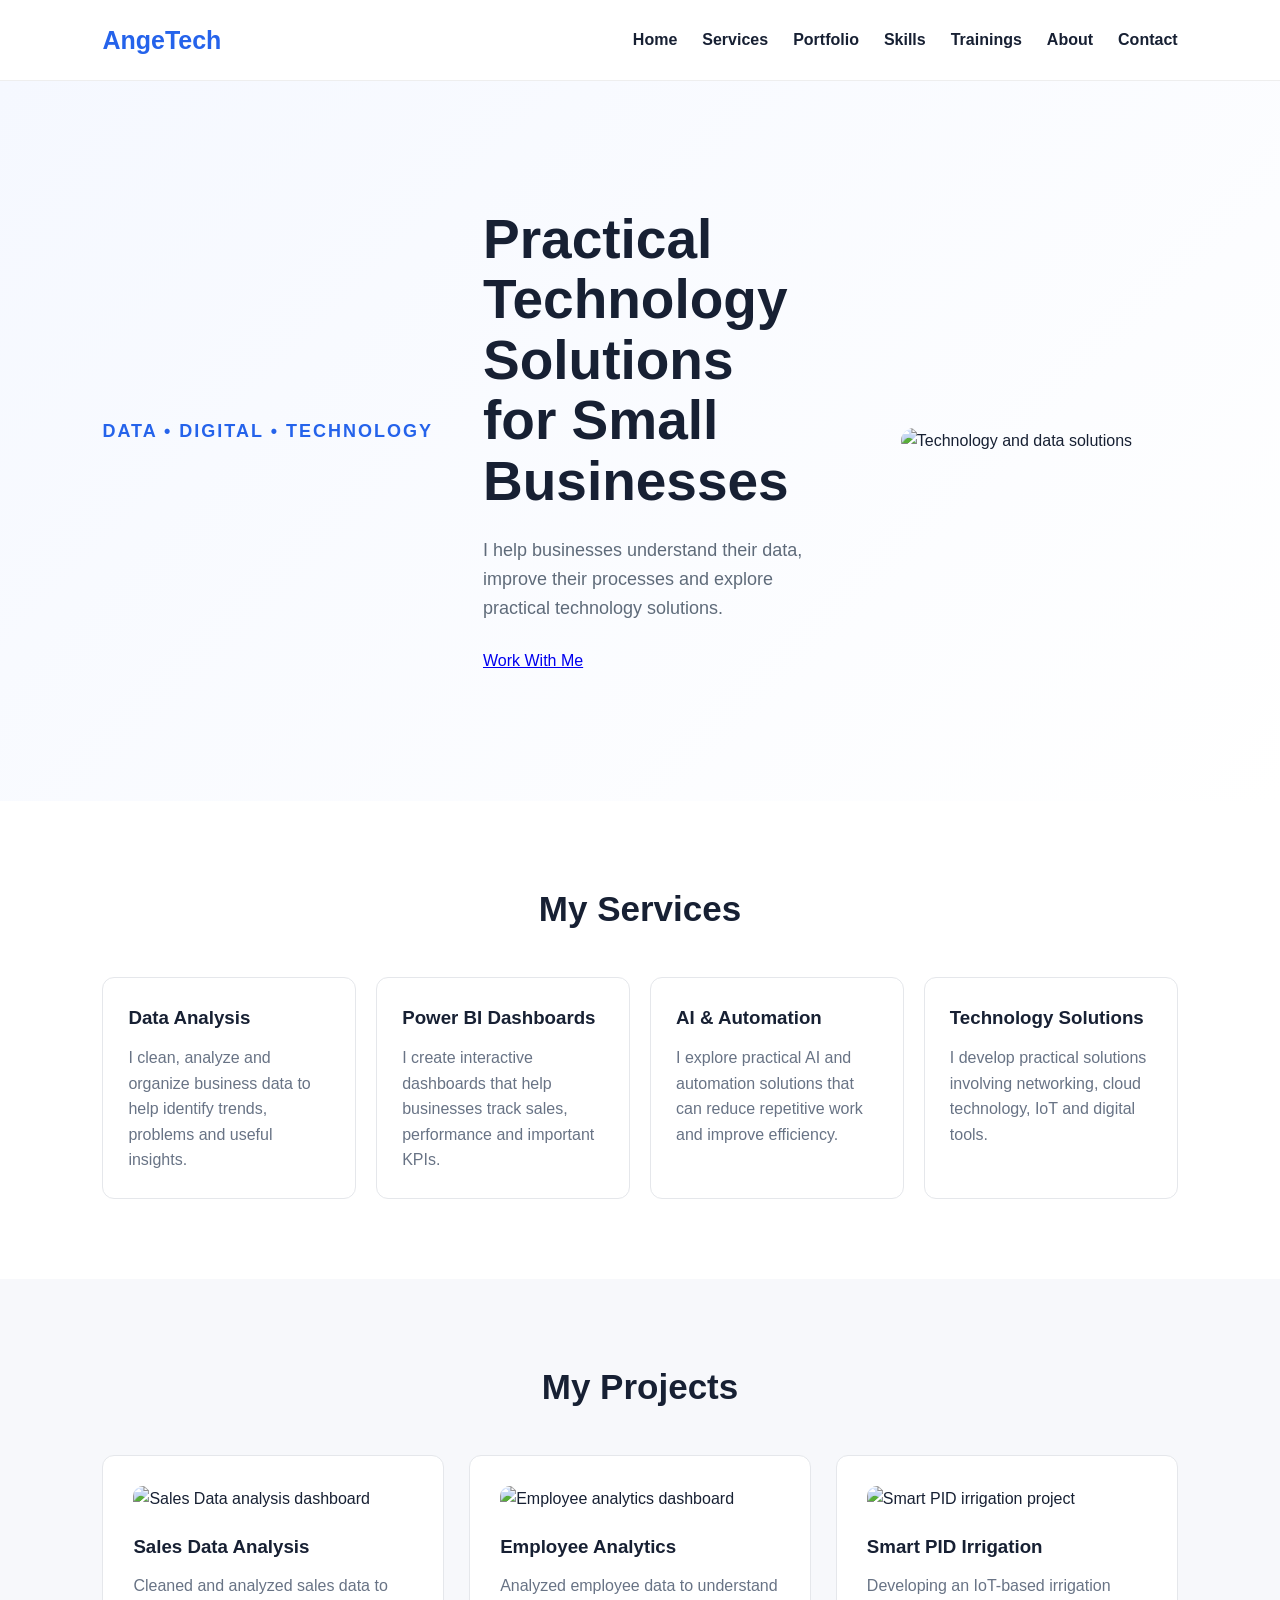
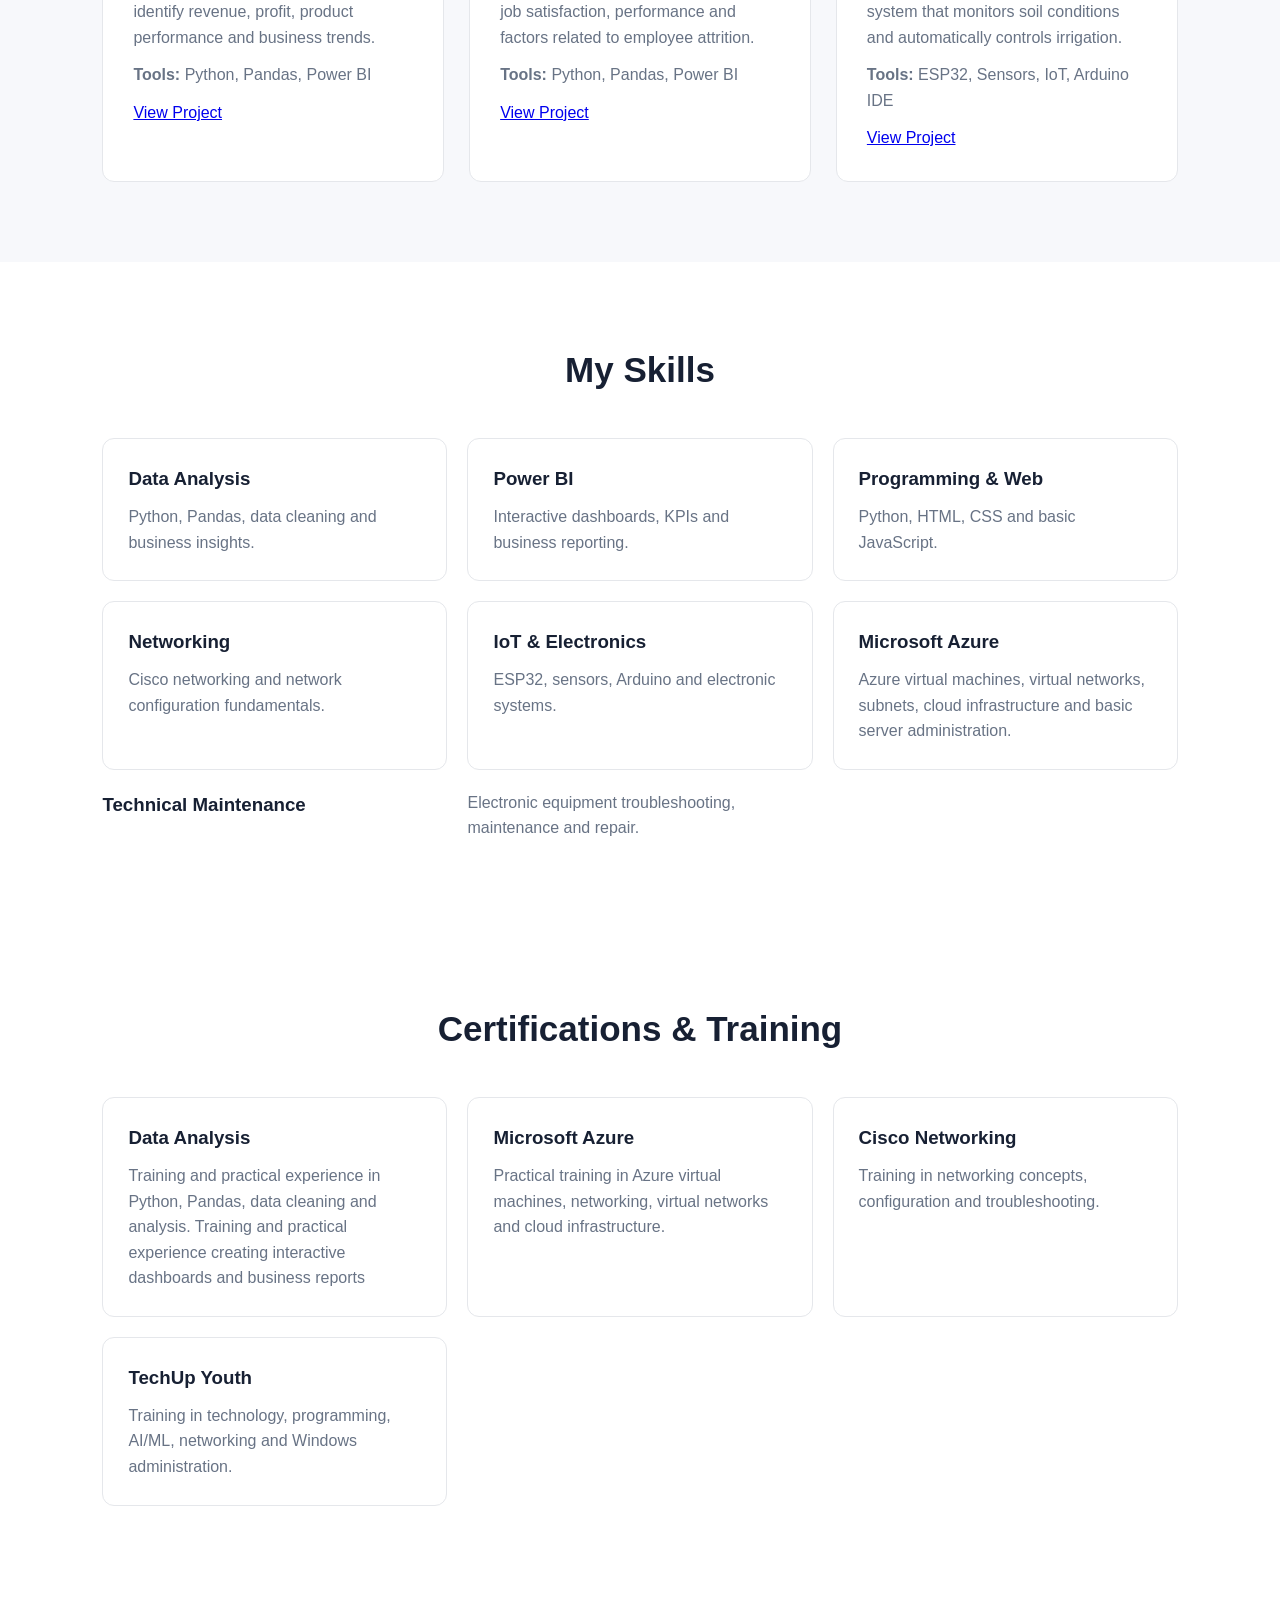
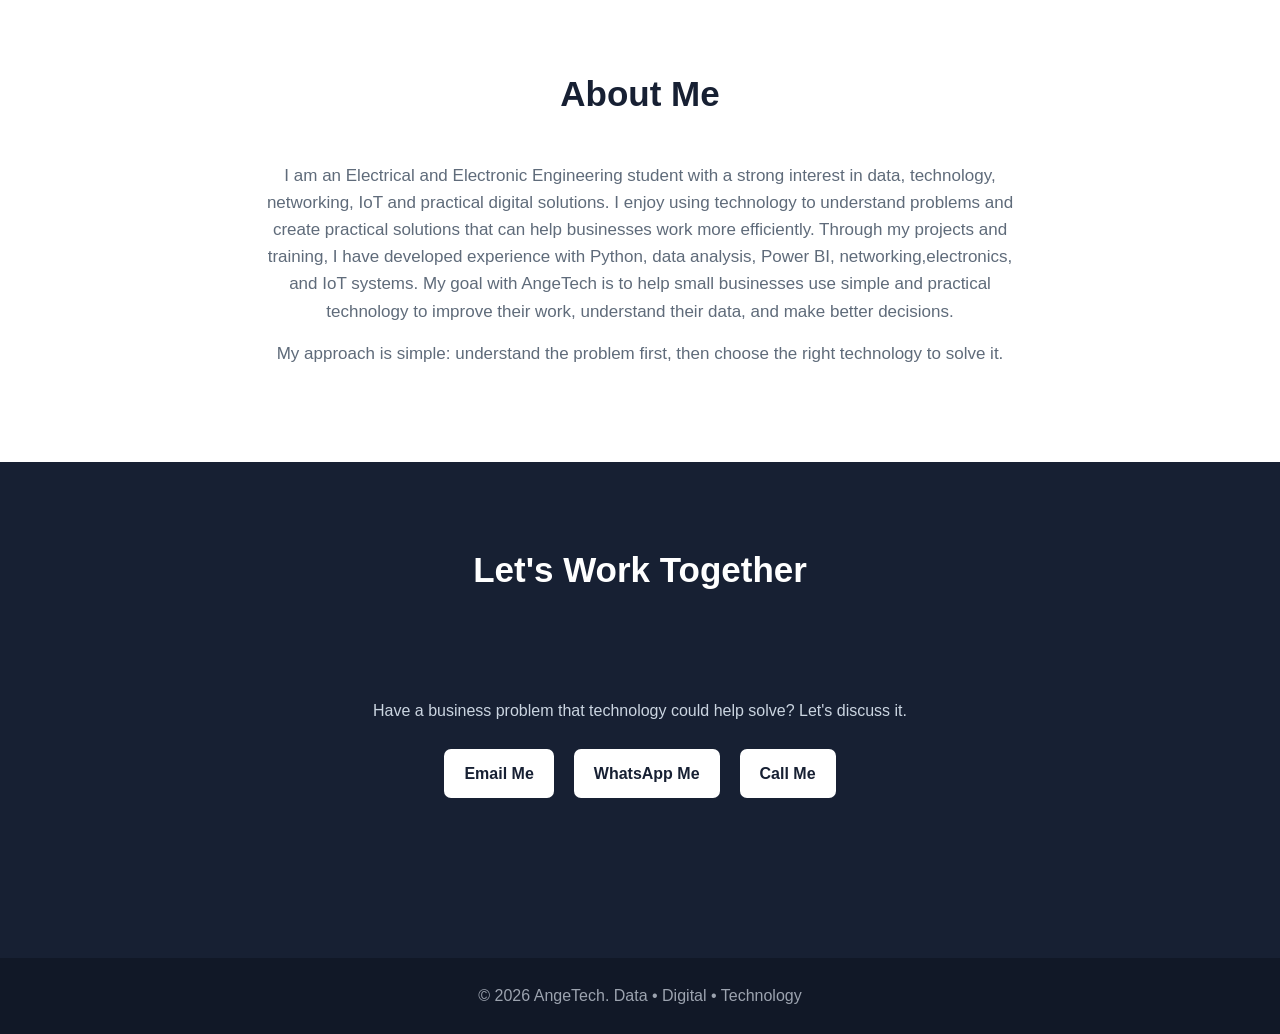
==== index.html @ 04780192 "main branch" ====
<!DOCTYPE html>
<html lang="en">
<head>
    <meta charset="UTF-8">
    <meta name="viewport" content="width=device-width, initial-scale=1.0">

    <title>AngeTech | Data & Technology Solutions</title>

    <link rel="stylesheet" href="style.css">
</head>

<body>

    <header>
        <h2>AngeTech</h2>

        <nav>
            <a href="#home">Home</a>
            <a href="#services">Services</a>
            <a href="#portfolio">Portfolio</a>
            <a href="#skills">Skills</a>
            <a href="#trainings">Trainings</a>
            <a href="#about">About</a>
            <a href="#contact">Contact</a>
        </nav>
    </header>

    <section id="home" class="hero">

        <p>DATA • DIGITAL • TECHNOLOGY</p>

        <div class="hero-text">
            <h1>
                Practical Technology Solutions
                for Small Businesses
            </h1>

            <p>
                I help businesses understand their data,
                improve their processes and explore practical
                technology solutions.
            </p>

            <a href="#contact" class="buttons">Work With Me</a>
            </div>
            <div class="hero-image">
                <img src="images/portfolio.png" alt="Technology and data solutions">
            </div>

    </section>
        <section id="services">
            <h2>My Services</h2>

    <div class="services">
       <div>
           <h3> Data Analysis</h3>
   <p>
    I clean, analyze and organize business data to help
     identify trends, problems and useful insights.
  </p>
         </div>
  <div>
   <h3> Power BI Dashboards</h3>
    <p>
    I create interactive dashboards that help businesses
    track sales, performance and important KPIs.
  </p>
</div>

<div>
<h3> AI & Automation</h3>
   <p>
    I explore practical AI and automation solutions that
    can reduce repetitive work and improve efficiency.
   </p>
  </div>

   <div>
 <h3> Technology Solutions</h3>
     <p>
    I develop practical solutions involving networking,
    cloud technology, IoT and digital tools.
    </p>
    </div>

    </div>
        </section>


    <section id="portfolio">
        <h2>My Projects</h2>

        <div class="projects">

            <div>
              <img src="images/analytics.png"
                    alt="Sales Data analysis dashboard">
                <h3> Sales Data Analysis</h3>
                <p>
                    Cleaned and analyzed sales data to identify revenue,
                    profit, product performance and business trends.
                </p>
                <p><strong>Tools:</strong> Python, Pandas, Power BI</p>
                <a href="salesanalysis.html" class="projects-button">
                    View Project
                </a>
            </div>

            <div>
                <img src="images/employee analytic.png"
                     alt="Employee analytics dashboard">
                <h3> Employee Analytics</h3>
                <p>
                    Analyzed employee data to understand job satisfaction,
                    performance and factors related to employee attrition.
                </p>
                <p><strong>Tools:</strong> Python, Pandas, Power BI</p>
                <a href="employee analytical.html" class="projects-button">
                    View Project
                </a>
            </div>

            <div>
                <img src="images/smart irrigation.png"
                     alt="Smart PID irrigation project">
                <h3> Smart PID Irrigation</h3>
                <p>
                    Developing an IoT-based irrigation system that monitors
                    soil conditions and automatically controls irrigation.
                </p>
                <p><strong>Tools:</strong> ESP32, Sensors, IoT, Arduino IDE</p>
                <a href="smart irrigation.html" class="projects-button">
                    View Project
                </a>
            </div>
        </div>
    </section>

    <section id="skills">
        <h2>My Skills</h2>

        <div class="skills">
            <div>
                <h3> Data Analysis</h3>
                <p>Python, Pandas, data cleaning and business insights.</p>
            </div>
            <div>
                <h3> Power BI</h3>
                <p>Interactive dashboards, KPIs and business reporting.</p>
            </div>

            <div>
                <h3> Programming & Web</h3>
                <p>Python, HTML, CSS and basic JavaScript.</p>
            </div>

            <div>
                <h3> Networking</h3>
                <p>Cisco networking and network configuration fundamentals.</p>
            </div>

            <div>
                <h3> IoT & Electronics</h3>
                <p>ESP32, sensors, Arduino and electronic systems.</p>
            </div>

            <div>

                <h3> Microsoft Azure</h3>
                <p>
                    Azure virtual machines, virtual networks, subnets,
                    cloud infrastructure and basic server administration.
                </p>
            </div>
            <h3> Technical Maintenance</h3>
            <p>Electronic equipment troubleshooting, maintenance and repair.</p>
        </div>
    </section>

    <section id="trainings">
        <h2>Certifications & Training</h2>

        <div class="trainings">

            <div>
                <h3> Data Analysis</h3>
                <p>
                    Training and practical experience in Python, Pandas, data cleaning and analysis.
                    Training and practical experience creating interactive dashboards and business reports
                </p>
            </div>

            <div>
                <h3> Microsoft Azure</h3>
                <p>Practical training in Azure virtual machines, networking, virtual networks and cloud infrastructure.</p>
            </div>

            <div>
                <h3> Cisco Networking</h3>
                <p>Training in networking concepts, configuration and troubleshooting.</p>
            </div>

            <div>
                <h3> TechUp Youth</h3>
                <p>Training in technology, programming, AI/ML, networking and Windows administration.</p>
            </div>

        </div>
    </section>

    <section id="about">

        <h2>About Me</h2>

        <p>
            I am an Electrical and Electronic Engineering student with a strong
            interest in data, technology, networking, IoT and
            practical digital solutions. I enjoy using technology to understand problems and
            create practical solutions that can help businesses work more efficiently.
            Through my projects and training, I have developed experience with Python,
            data analysis, Power BI, networking,electronics, and IoT systems.
            My goal with AngeTech is to help small businesses use simple and practical
            technology to improve their work, understand their data, and make better decisions.
        </p>

        <p>
            My approach is simple: understand the problem first,
            then choose the right technology to solve it.
        </p>

    </section>


    <section id="contact">

        <h2>Let's Work Together</h2>
        <section id="contact">

            <p>
                Have a business problem that technology could help solve?
                Let's discuss it.
            </p>

            <div class="contact-details">

                <a href="mailto:usanaseangechristella@gmail.com">
                     Email Me
                </a>

                <a href="https://wa.me/250786888687" target="_blank">
                     WhatsApp Me
                </a>

                <a href="tel:+250791961365">
                     Call Me
                </a>

            </div>
        </section>

    </section>

    <footer>

        <p>
            © 2026 AngeTech. Data • Digital • Technology
        </p>

    </footer>


</body>
</html>
---- style.css ----
/* ===== GENERAL ===== */

* {
    box-sizing: border-box;
    margin: 0;
    padding: 0;
}

html {
    scroll-behavior: smooth;
}

body {
    font-family: Arial, sans-serif;
    color: #172033;
    background-color: white;
    line-height: 1.6;
}


/* ===== HEADER ===== */

header {
    display: flex;
    justify-content: space-between;
    align-items: center;
    padding: 20px 8%;
    background-color: white;
    border-bottom: 1px solid #eeeeee;
    position: sticky;
    top: 0;
    z-index: 1000;
}

    header h2 {
        font-size: 25px;
        color: #2563eb;
    }

nav {
    display: flex;
    gap: 25px;
}

    nav a {
        text-decoration: none;
        color: #172033;
        font-weight: bold;
    }

        nav a:hover {
            color: #2563eb;
        }


/* ===== HOME ===== */

.hero {
    min-height: 80vh;
    display: flex;
    align-items: center;
    padding: 80px 8%;
    background: linear-gradient(135deg, #f5f8ff, #ffffff);
}

    .hero div {
        max-width: 750px;
    }

    .hero p:first-child {
        color: #2563eb;
        font-weight: bold;
        letter-spacing: 2px;
        margin-bottom: 20px;
    }

    .hero h1 {
        font-size: 55px;
        line-height: 1.1;
        margin-bottom: 25px;
    }

    .hero p {
        font-size: 18px;
        color: #5f6b7a;
        margin-bottom: 25px;
    }


/* ===== BUTTON ===== */

button {
    background-color: #2563eb;
    color: white;
    border: none;
    padding: 13px 24px;
    border-radius: 7px;
    font-size: 16px;
    font-weight: bold;
    cursor: pointer;
}

    button:hover {
        background-color: #1d4ed8;
    }


/* ===== SECTIONS ===== */

section:not(.hero) {
    padding: 80px 8%;
}

section h2 {
    text-align: center;
    font-size: 35px;
    margin-bottom: 40px;
}


/* ===== SERVICES ===== */

.services {
    display: grid;
    grid-template-columns: repeat(4, 1fr);
    gap: 20px;
}

    .services div {
        padding: 25px;
        border: 1px solid #e5e7eb;
        border-radius: 12px;
        background-color: white;
        transition: 0.3s;
    }

        .services div:hover {
            transform: translateY(-5px);
            box-shadow: 0 10px 30px rgba(0,0,0,0.08);
        }

    .services h3 {
        margin-bottom: 12px;
    }

    .services p {
        color: #687385;
    }


/* ===== PORTFOLIO ===== */

#portfolio {
    background-color: #f7f8fb;
}

.projects {
    display: grid;
    grid-template-columns: repeat(3, 1fr);
    gap: 25px;
}

    .projects div {
        background-color: white;
        padding: 30px;
        border-radius: 12px;
        border: 1px solid #e5e7eb;
    }

    .projects h3 {
        margin-bottom: 12px;
    }

    .projects p {
        color: #687385;
    }


/* ===== ABOUT ===== */

#about {
    max-width: 1000px;
    margin: auto;
}

    #about p {
        max-width: 750px;
        margin: 15px auto;
        text-align: center;
        color: #5f6b7a;
        font-size: 17px;
    }


/* ===== CONTACT ===== */

#contact {
    background-color: #172033;
    color: white;
    text-align: center;
}

    #contact h2 {
        margin-bottom: 20px;
    }

    #contact p {
        color: #cbd5e1;
        margin-bottom: 25px;
    }


/* ===== FOOTER ===== */

footer {
    background-color: #111827;
    color: #9ca3af;
    text-align: center;
    padding: 25px;
}


/* ===== MOBILE ===== */

@media (max-width: 900px) {

    .services {
        grid-template-columns: repeat(2, 1fr);
    }

    .projects {
        grid-template-columns: 1fr;
    }

    .hero h1 {
        font-size: 42px;
    }
}

@media (max-width: 600px) {

    header {
        flex-direction: column;
        gap: 15px;
    }

    nav {
        gap: 12px;
        flex-wrap: wrap;
        justify-content: center;
    }

    .services {
        grid-template-columns: 1fr;
    }

    .hero {
        min-height: 70vh;
        padding: 60px 8%;
    }

        .hero h1 {
            font-size: 36px;
        }

    section:not(.hero) {
        padding: 60px 8%;
    }
}
.button {
    display: inline-block;
    background-color: #2563eb;
    color: white;
    text-decoration: none;
    padding: 13px 24px;
    border-radius: 7px;
    font-size: 16px;
    font-weight: bold;
    cursor: pointer;
}

    .button:hover {
        background-color: #1d4ed8;
    }
.contact-link {
    display: inline-block;
    color: white;
    text-decoration: none;
    font-weight: bold;
    margin-top: 10px;
}

    .contact-link:hover {
        text-decoration: underline;
    }
.projects div {
    transition: 0.3s;
}

    .projects div:hover {
        transform: translateY(-5px);
        box-shadow: 0 10px 30px rgba(0,0,0,0.08);
    }

.projects p {
    margin-bottom: 12px;
}
.skills {
    display: grid;
    grid-template-columns: repeat(3, 1fr);
    gap: 20px;
}

    .skills div {
        padding: 25px;
        border: 1px solid #e5e7eb;
        border-radius: 12px;
        background-color: white;
        transition: 0.3s;
    }

        .skills div:hover {
            transform: translateY(-5px);
            box-shadow: 0 10px 30px rgba(0,0,0,0.08);
        }

    .skills h3 {
        margin-bottom: 10px;
    }

    .skills p {
        color: #687385;
    }

@media (max-width: 900px) {
    .skills {
        grid-template-columns: repeat(2, 1fr);
    }
}

@media (max-width: 600px) {
    .skills {
        grid-template-columns: 1fr;
    }
}
.trainings {
    display: grid;
    grid-template-columns: repeat(3, 1fr);
    gap: 20px;
}

    .trainings div {
        padding: 25px;
        border: 1px solid #e5e7eb;
        border-radius: 12px;
        background-color: white;
        transition: 0.3s;
    }

        .trainings div:hover {
            transform: translateY(-5px);
            box-shadow: 0 10px 30px rgba(0,0,0,0.08);
        }

    .trainings h3 {
        margin-bottom: 10px;
    }

    .trainings p {
        color: #687385;
    }

@media (max-width: 900px) {
    .trainings {
        grid-template-columns: repeat(2, 1fr);
    }
}

@media (max-width: 600px) {
    .trainings {
        grid-template-columns: 1fr;
    }
}
.project-button {
    display: inline-block;
    margin-top: 10px;
    padding: 10px 18px;
    background-color: #2563eb;
    color: white;
    text-decoration: none;
    border-radius: 7px;
    font-weight: bold;
}

    .project-button:hover {
        background-color: #1d4ed8;
    }
/* ===== PROJECT PAGE ===== */

.project-page {
    max-width: 1000px;
    margin: auto;
    padding: 80px 8%;
}

    .project-page h1 {
        font-size: 45px;
        text-align: center;
        margin-bottom: 20px;
    }

.project-intro {
    text-align: center;
    color: #687385;
    font-size: 18px;
    max-width: 750px;
    margin: 0 auto 50px;
}

.project-info {
    display: grid;
    grid-template-columns: 1fr 1fr;
    gap: 25px;
    margin-bottom: 40px;
}

    .project-info div {
        padding: 25px;
        background-color: #f7f8fb;
        border-radius: 12px;
    }

    .project-info h2,
    .project-section h2 {
        margin-bottom: 15px;
    }

    .project-info p,
    .project-section p {
        color: #5f6b7a;
    }

.project-section {
    margin-bottom: 40px;
}

    .project-section ul {
        padding-left: 25px;
        color: #5f6b7a;
    }

    .project-section li {
        margin-bottom: 10px;
    }

@media (max-width: 700px) {
    .project-info {
        grid-template-columns: 1fr;
    }

    .project-page h1 {
        font-size: 36px;
    }
}
.contact-details {
    display: flex;
    justify-content: center;
    gap: 20px;
    flex-wrap: wrap;
    margin-top: 25px;
}

    .contact-details a {
        display: inline-block;
        padding: 12px 20px;
        background-color: white;
        color: #172033;
        text-decoration: none;
        border-radius: 7px;
        font-weight: bold;
    }

        .contact-details a:hover {
            background-color: #e5e7eb;
        }
/* ===== PROJECT IMAGE ===== */
.hero {
    display: flex;
    align-items: center;
    justify-content: space-between;
    gap: 50px;
}

.hero-text {
    flex: 1;
}

.hero-image {
    flex: 1;
    text-align: center;
}

    .hero-image img {
        width: 100%;
        max-width: 500px;
        border-radius: 15px;
    }

.projects img {
    width: 100%;
    height: 200px;
    object-fit: cover;
    border-radius: 10px;
    margin-bottom: 20px;
}

@media (max-width: 700px) {
    .hero {
        flex-direction: column;
    }

    .hero-image {
        width: 100%;
    }
}
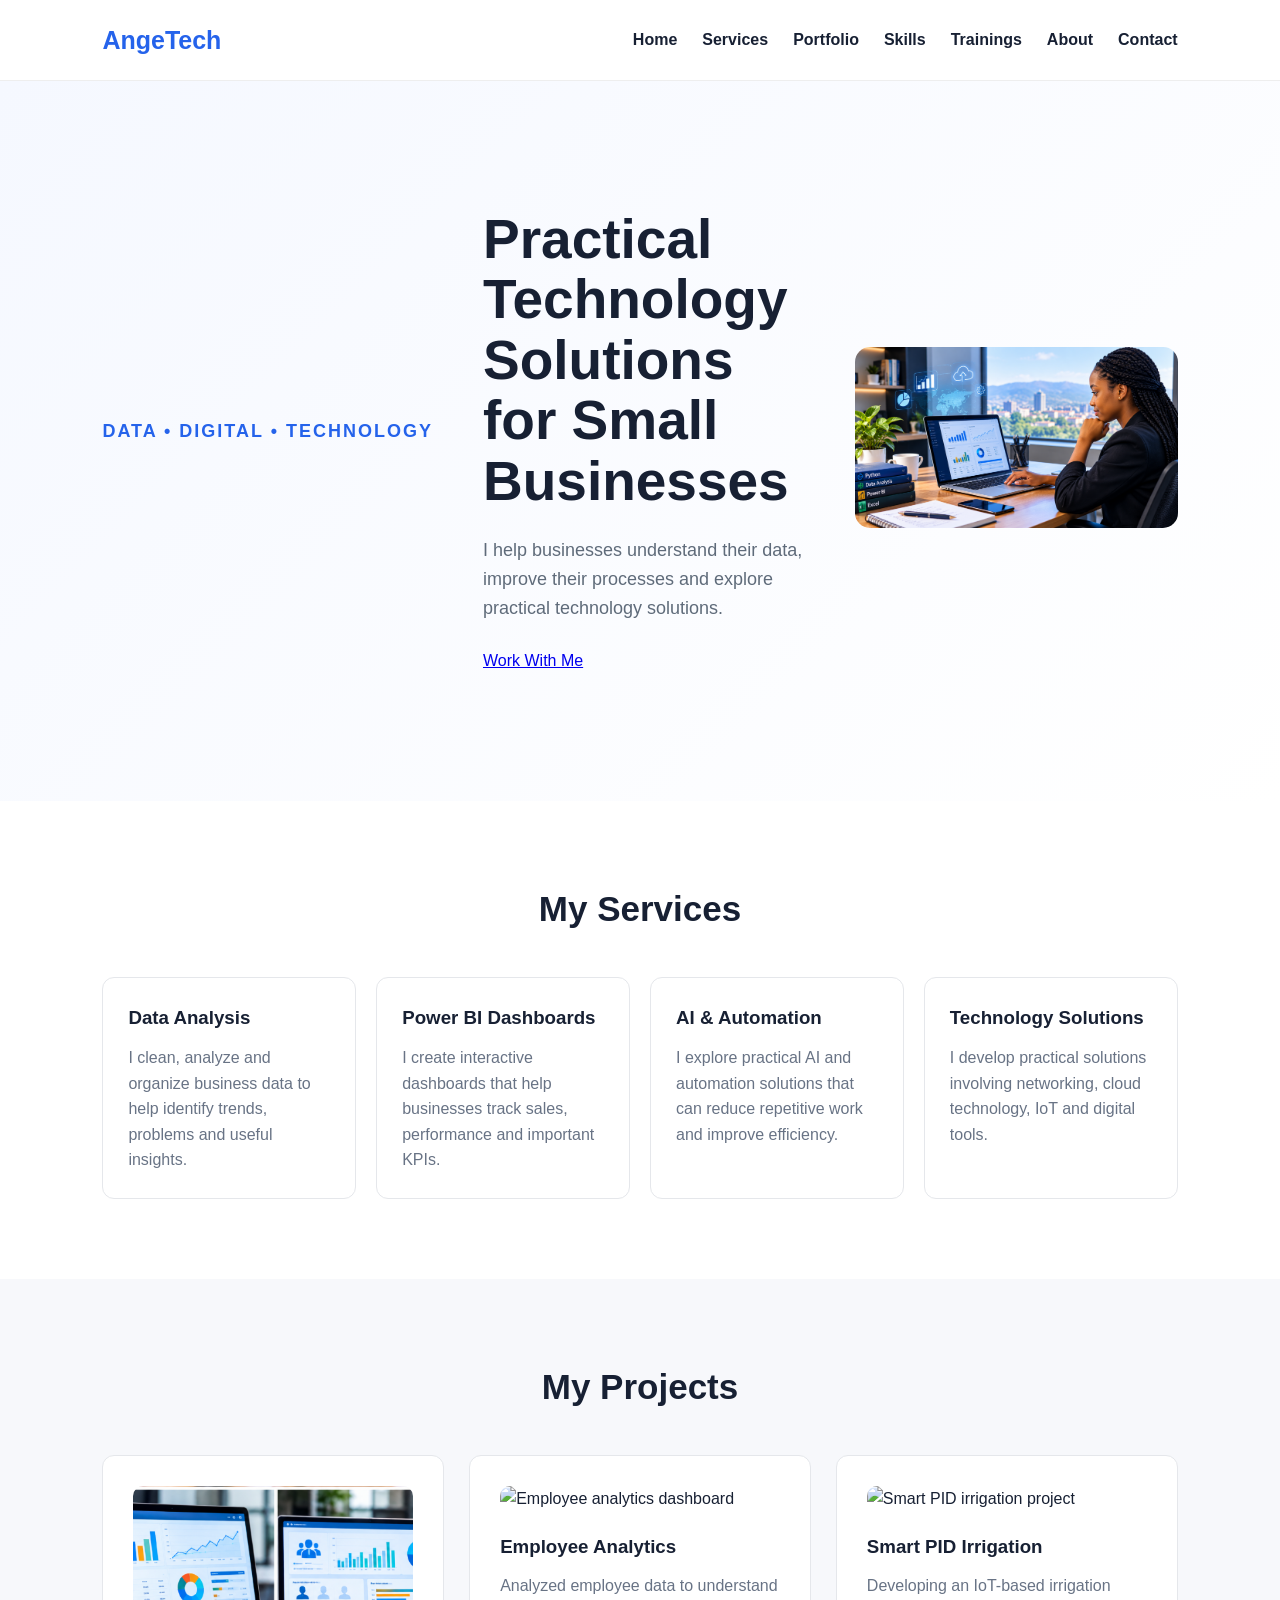
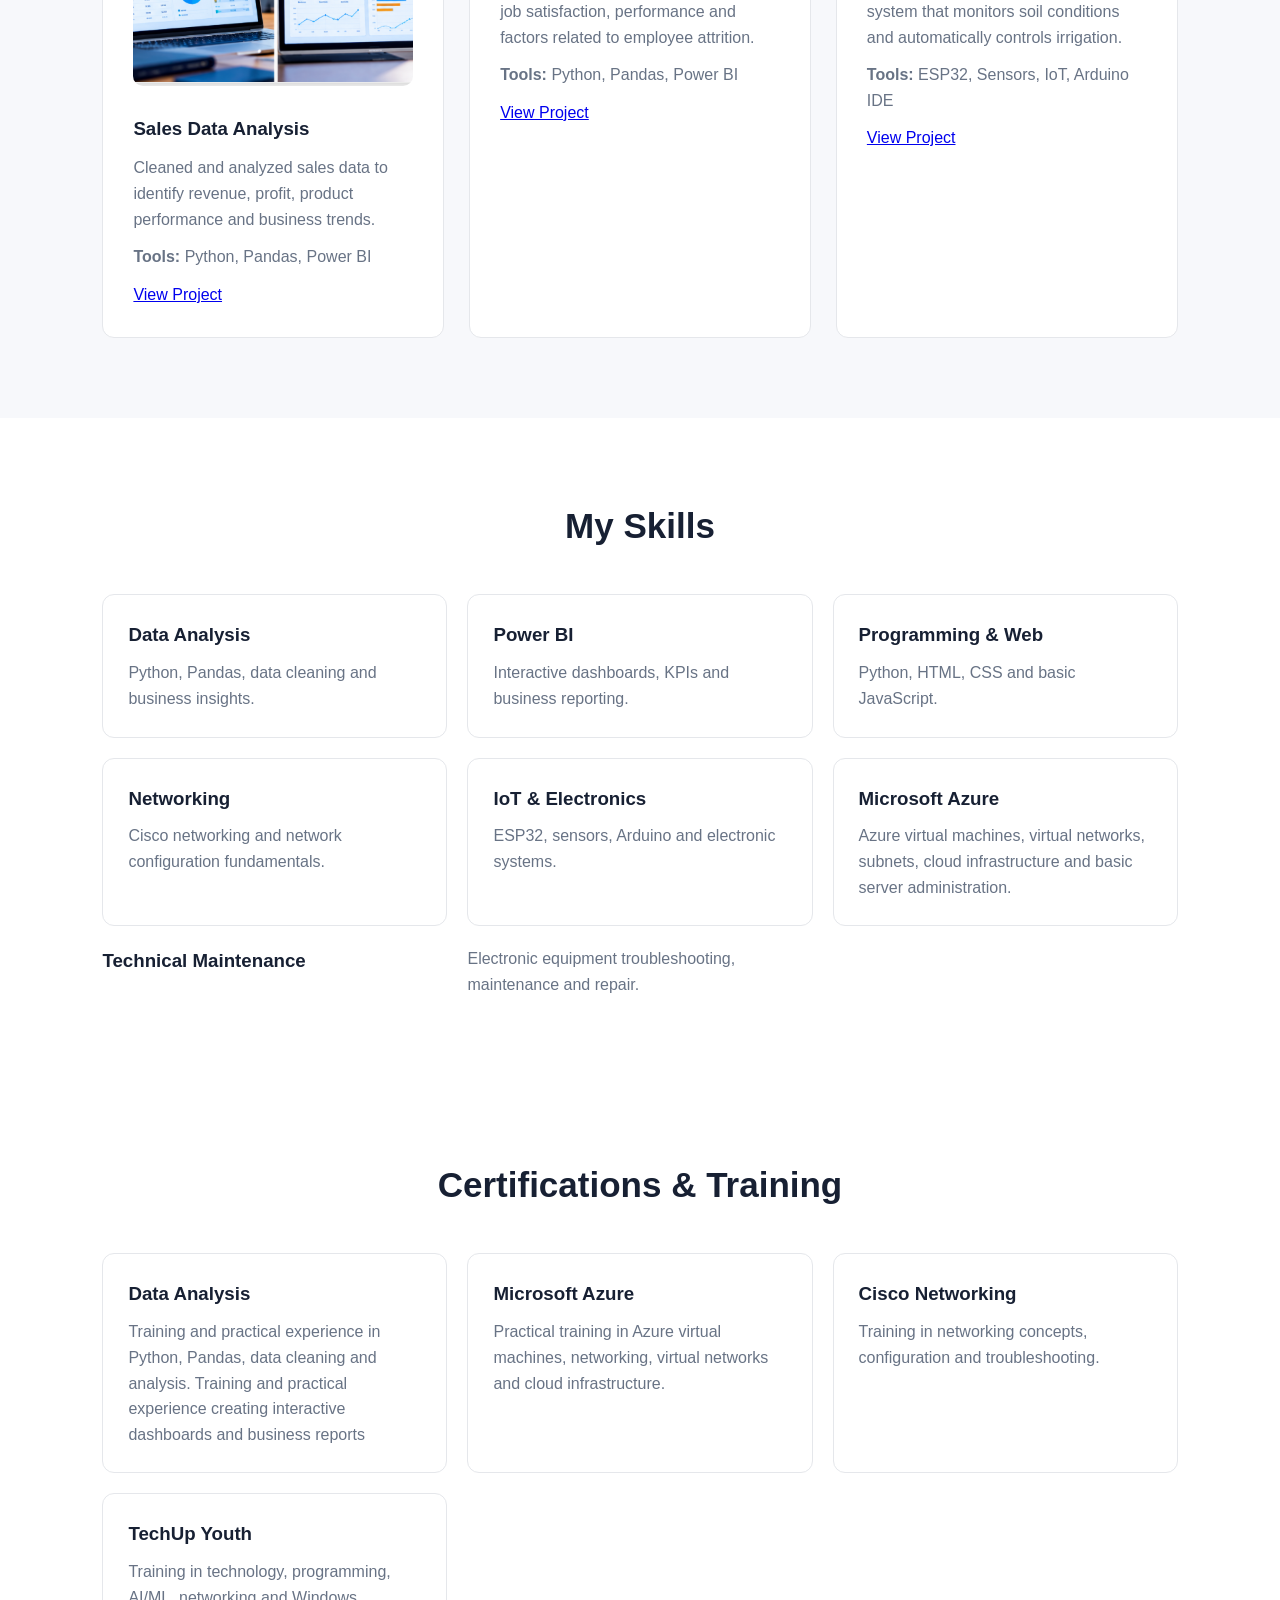
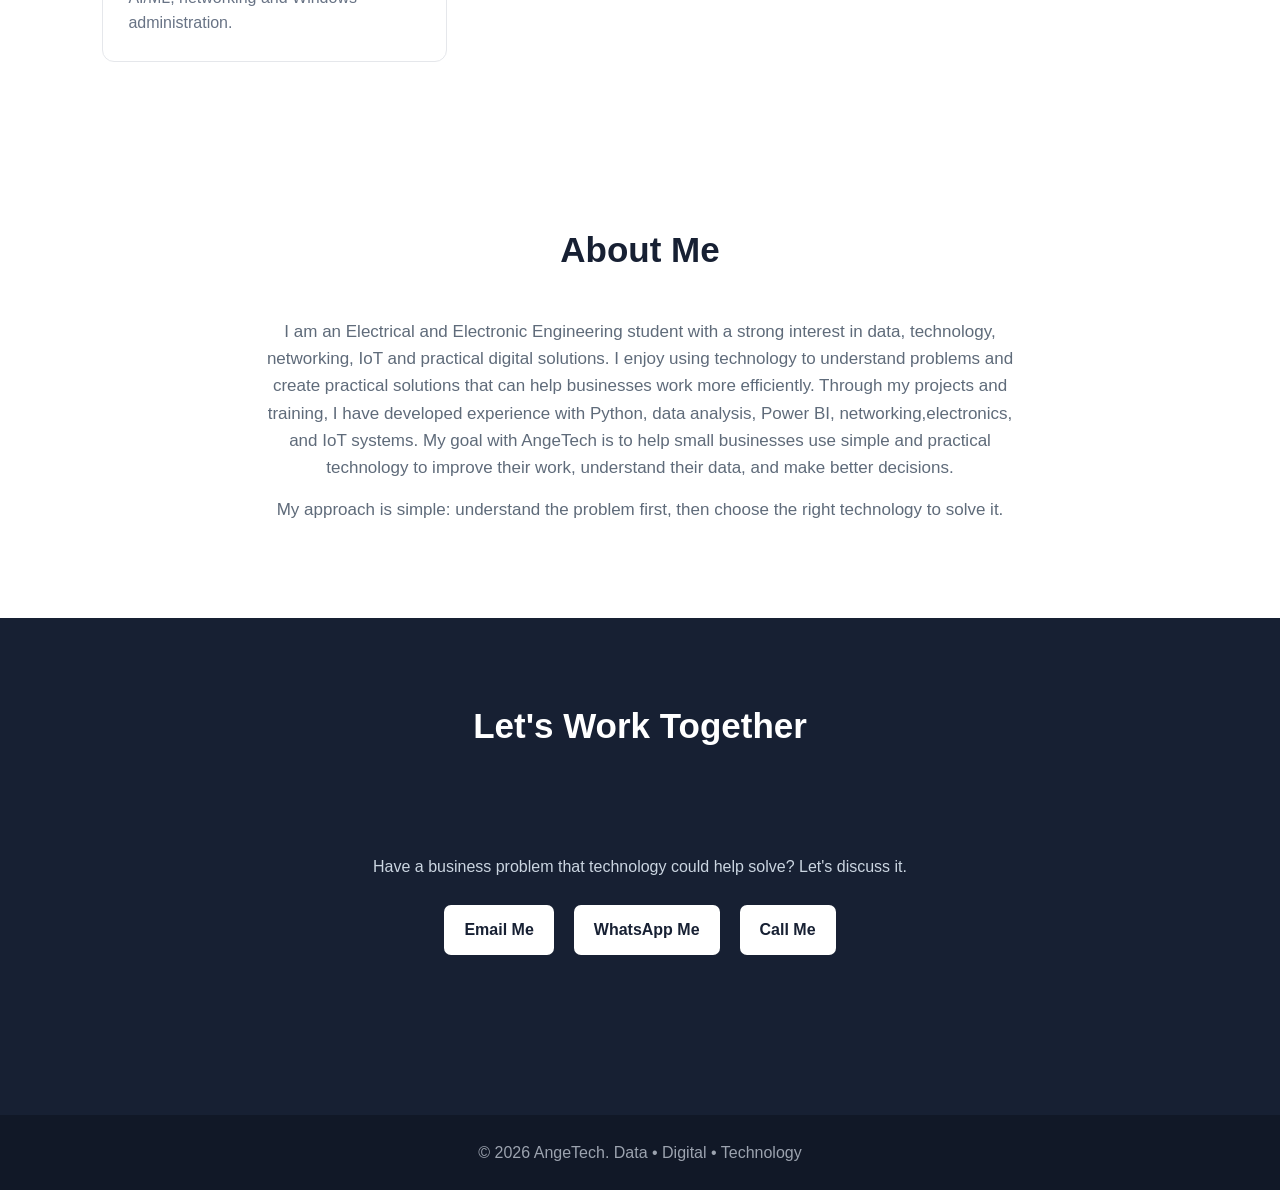
==== commit b113a8b7: "fixed code" ====
--- a/index.html
+++ b/index.html
@@ -44,7 +44,7 @@
             <a href="#contact" class="buttons">Work With Me</a>
             </div>
             <div class="hero-image">
-                <img src="images/portfolio.png" alt="Technology and data solutions">
+                <img src="portfolio.png" alt="Technology and data solutions">
             </div>
 
     </section>
@@ -93,7 +93,7 @@
         <div class="projects">
 
             <div>
-              <img src="images/analytics.png"
+              <img src="analytics.png"
                     alt="Sales Data analysis dashboard">
                 <h3> Sales Data Analysis</h3>
                 <p>
@@ -107,7 +107,7 @@
             </div>
 
             <div>
-                <img src="images/employee analytic.png"
+                <img src="employee analytic.png"
                      alt="Employee analytics dashboard">
                 <h3> Employee Analytics</h3>
                 <p>
@@ -121,7 +121,7 @@
             </div>
 
             <div>
-                <img src="images/smart irrigation.png"
+                <img src="smart irrigation.png"
                      alt="Smart PID irrigation project">
                 <h3> Smart PID Irrigation</h3>
                 <p>
@@ -270,4 +270,4 @@
 
 
 </body>
-</html>+</html>
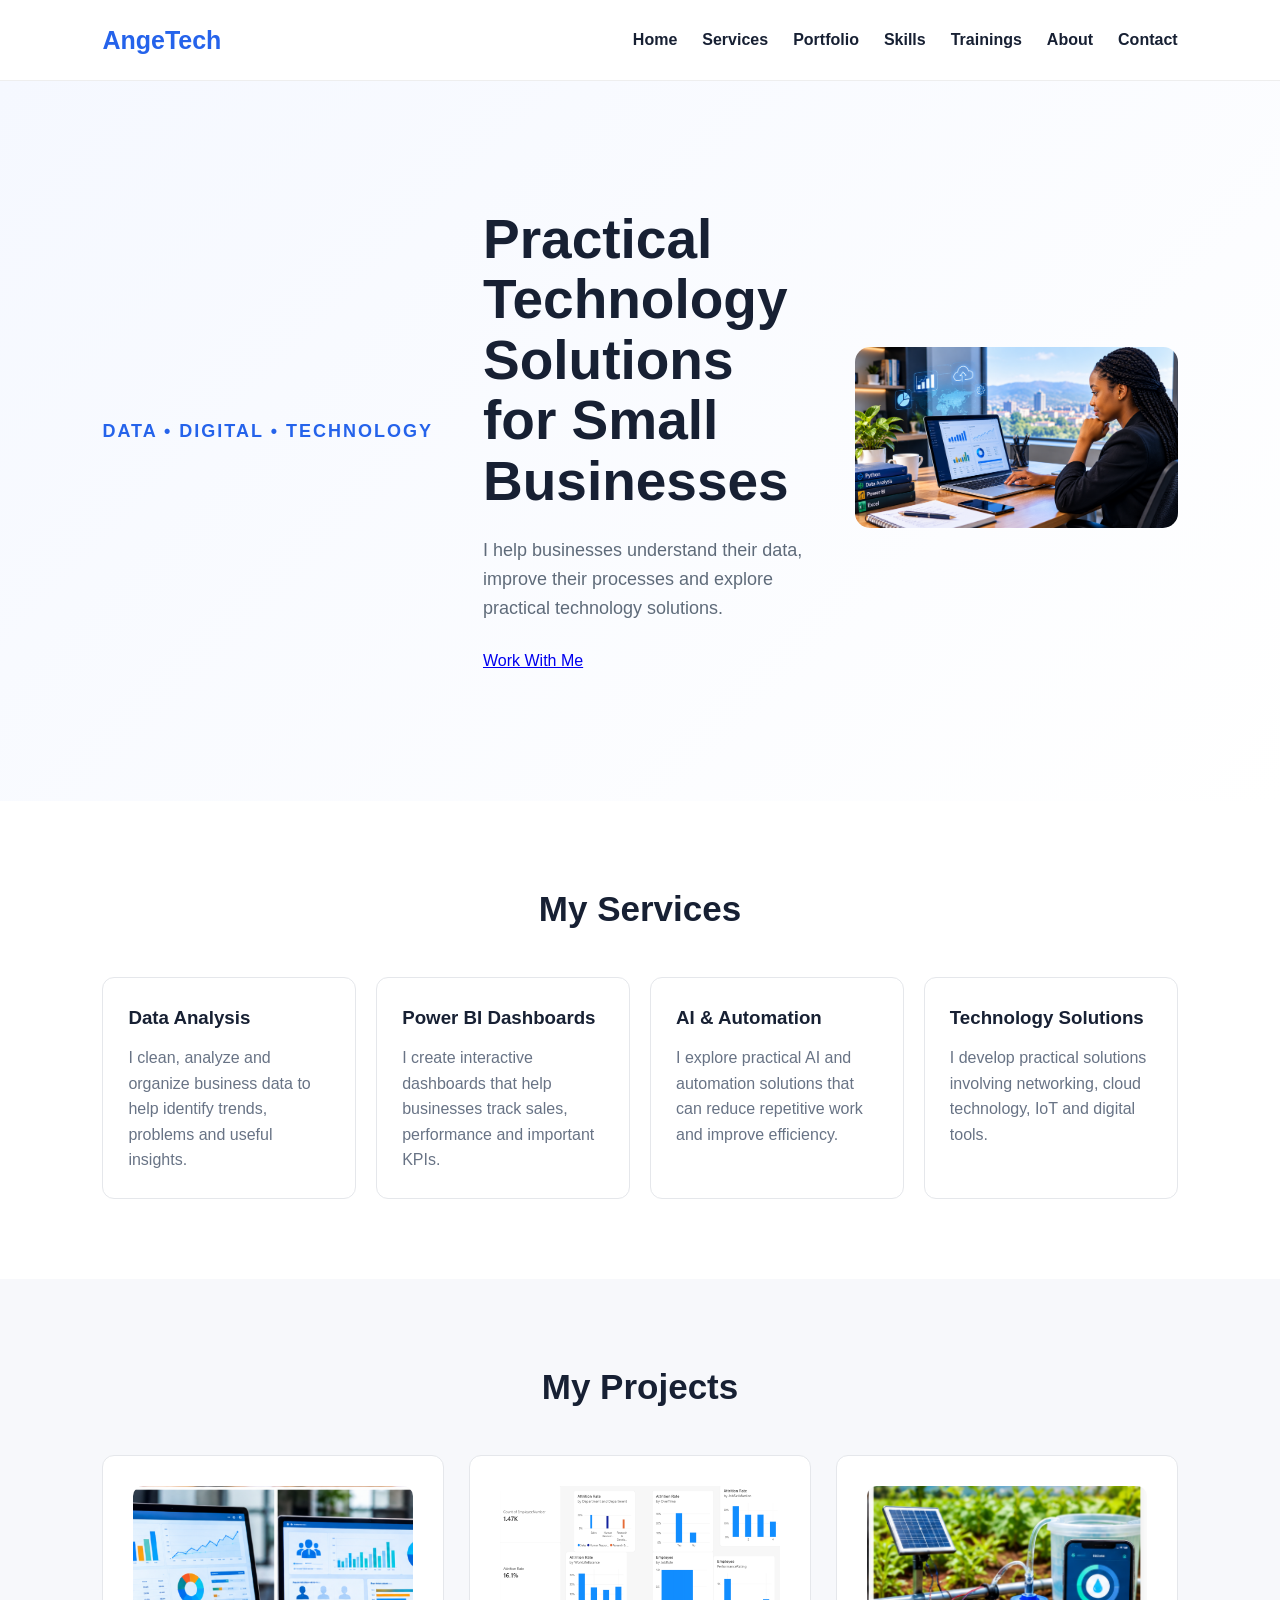
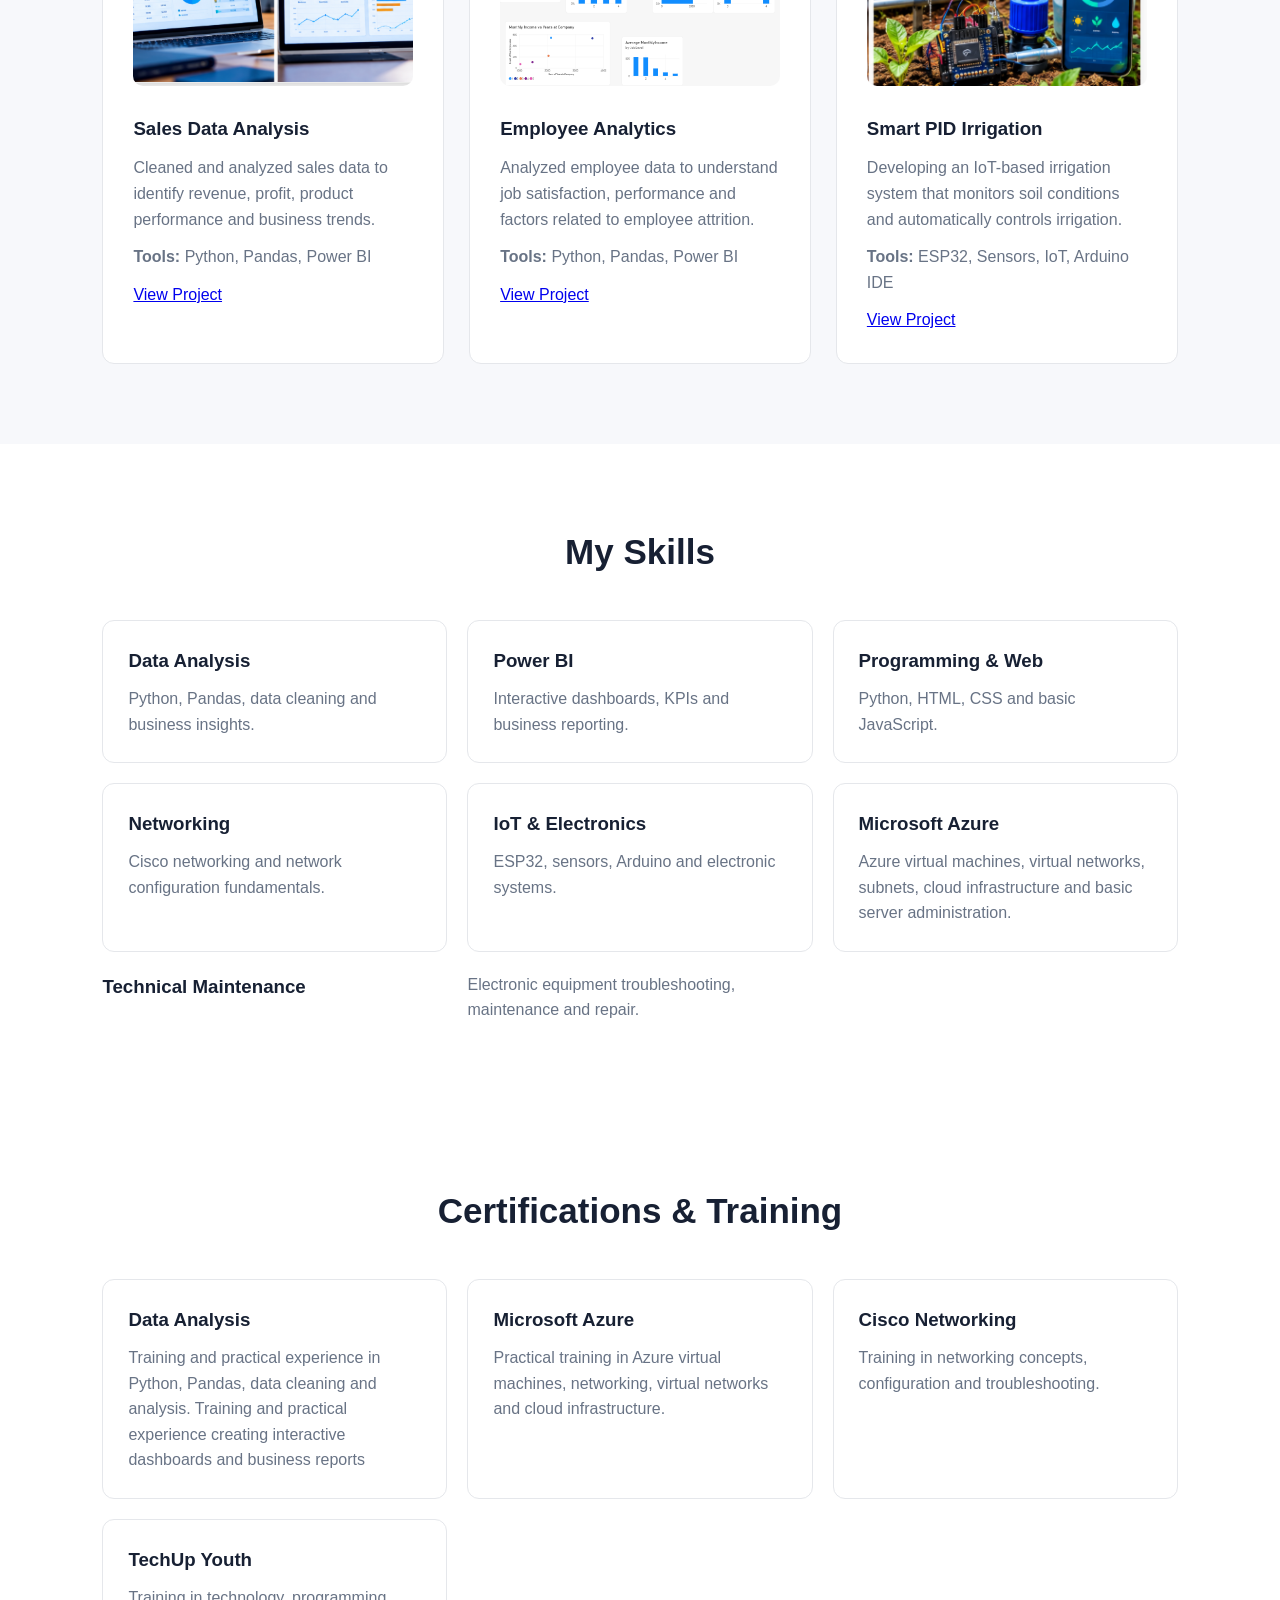
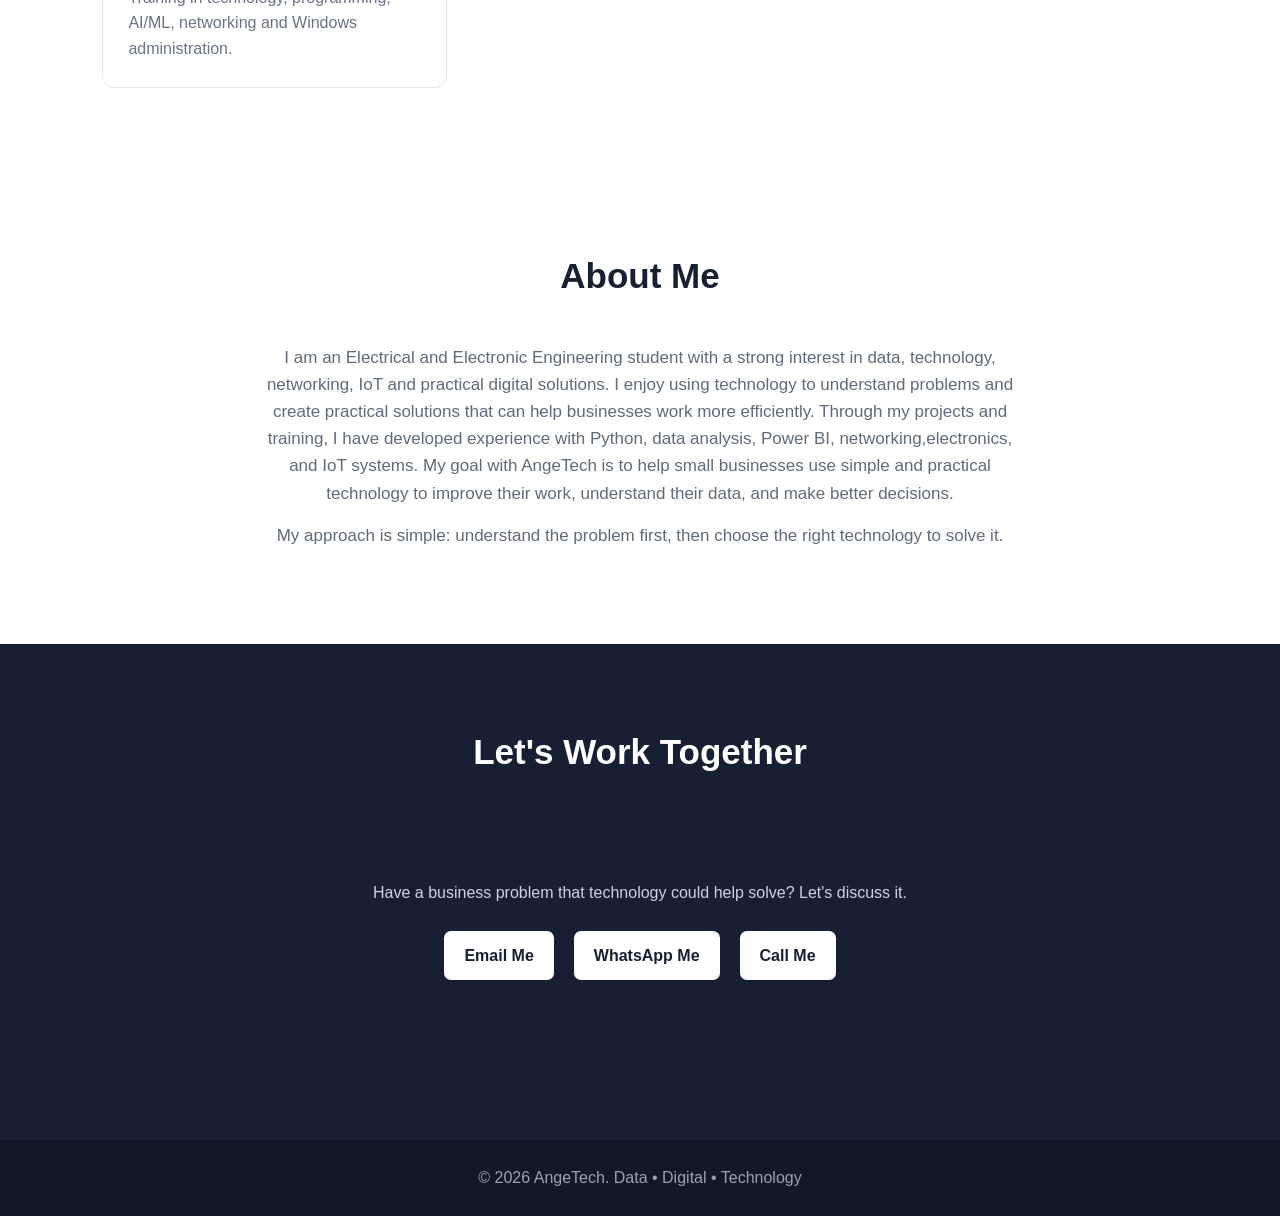
==== commit a2690965: "fix Restored the original content of index.html after it was removed." ====
--- a/index.html
+++ b/index.html
@@ -107,7 +107,7 @@
             </div>
 
             <div>
-                <img src="employee analytic.png"
+                <img src="Employee analytic.png"
                      alt="Employee analytics dashboard">
                 <h3> Employee Analytics</h3>
                 <p>
@@ -121,7 +121,7 @@
             </div>
 
             <div>
-                <img src="smart irrigation.png"
+                <img src="Smart irrigation.png"
                      alt="Smart PID irrigation project">
                 <h3> Smart PID Irrigation</h3>
                 <p>
